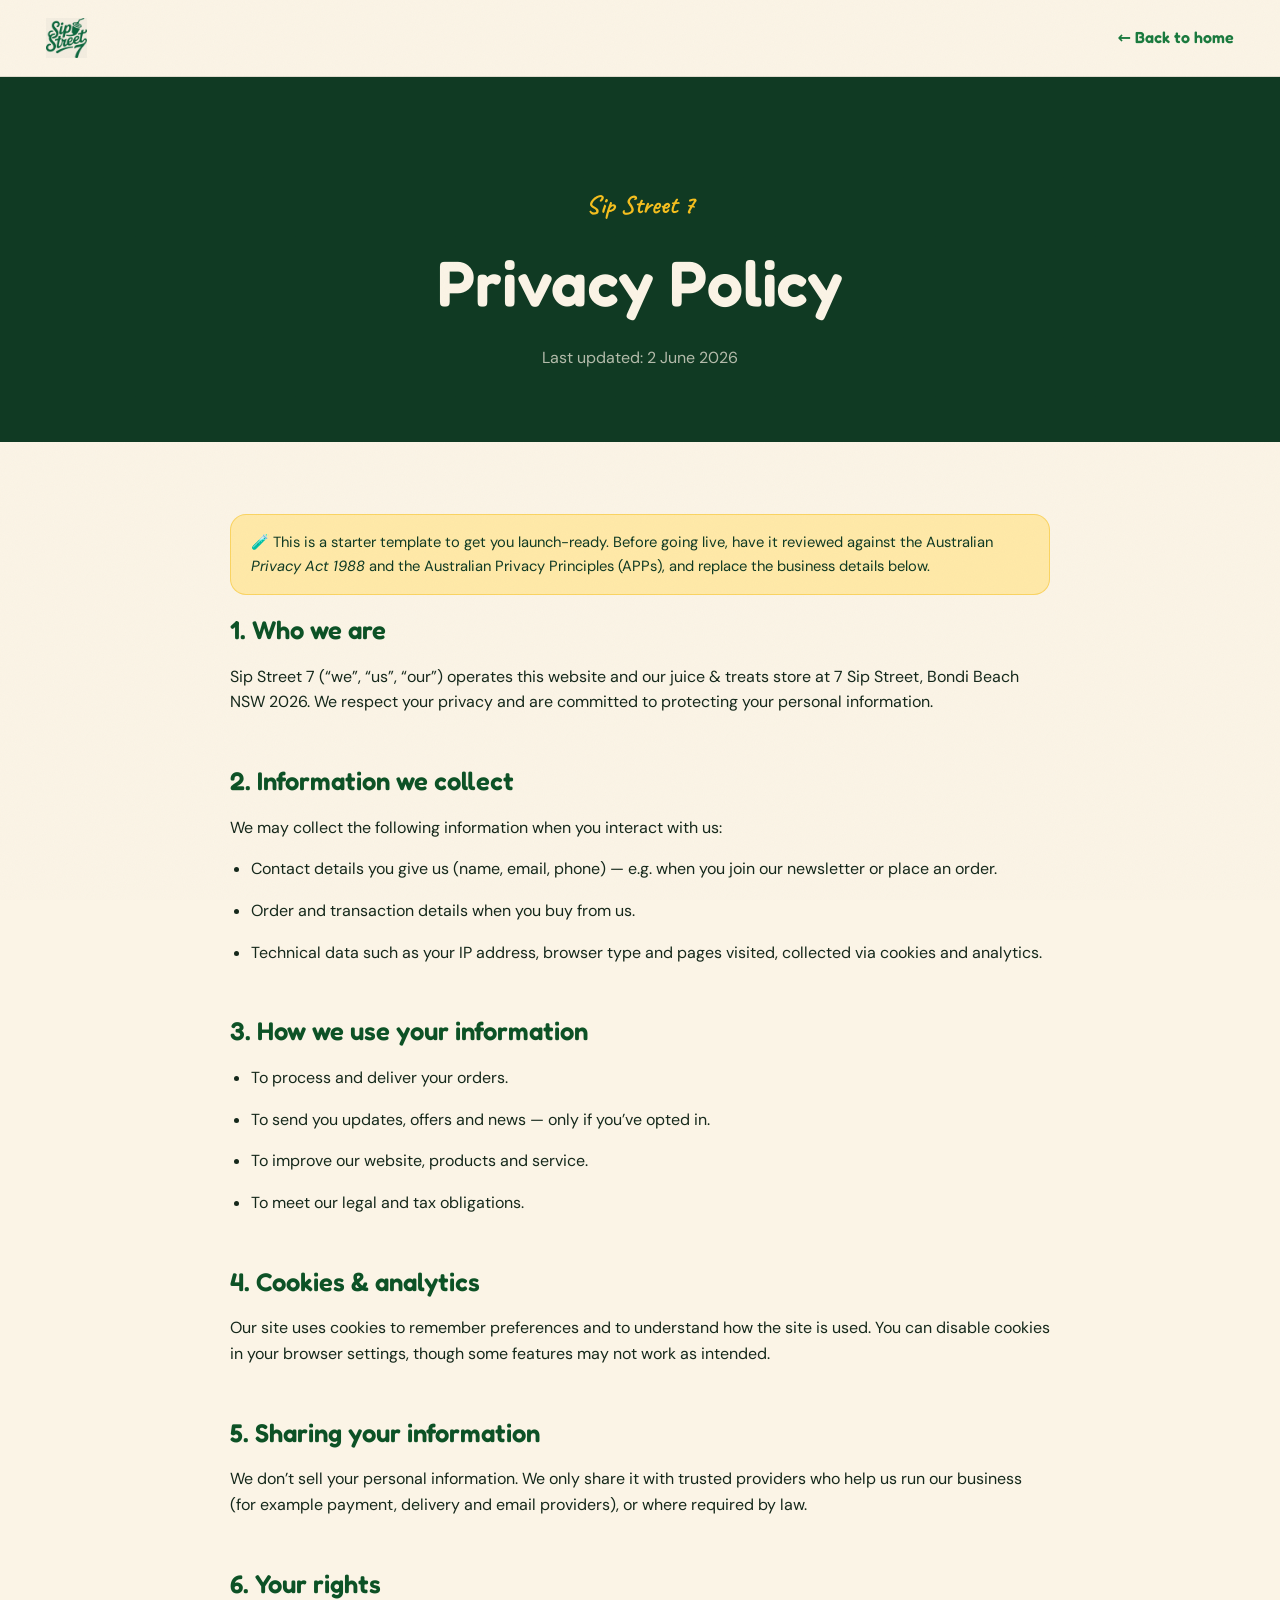
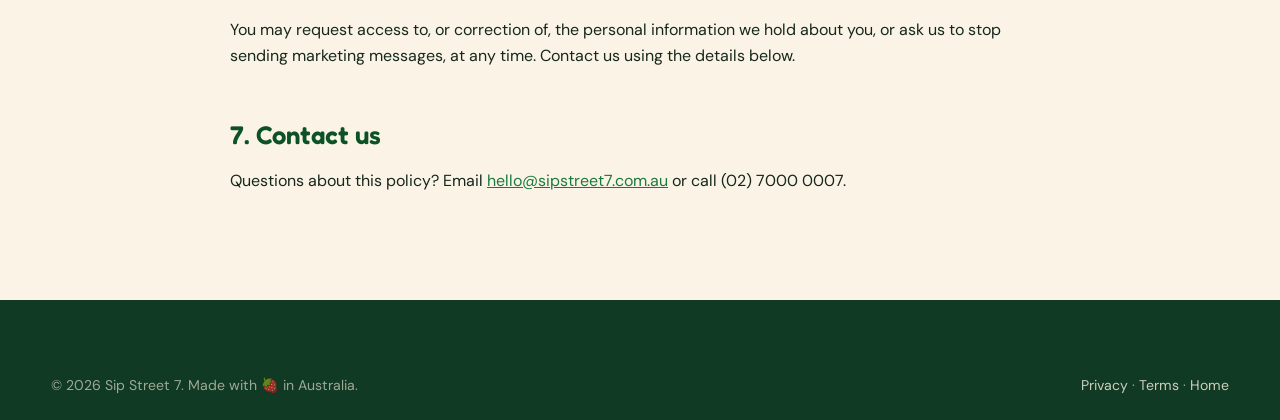
==== privacy.html @ 56c29844 "Initial commit: Sip Street 7 animated marketing site Fully animated, responsive single-page site for" ====
<!DOCTYPE html>
<html lang="en-AU">
<head>
<meta charset="UTF-8" />
<meta name="viewport" content="width=device-width, initial-scale=1.0" />
<title>Privacy Policy — Sip Street 7</title>
<meta name="description" content="Privacy Policy for Sip Street 7." />
<meta name="robots" content="noindex" />
<meta name="theme-color" content="#1a7a3e" />
<link rel="icon" type="image/svg+xml" href="assets/favicon.svg" />
<link rel="apple-touch-icon" href="assets/apple-touch-icon.png" />
<link rel="preconnect" href="https://fonts.googleapis.com" />
<link rel="preconnect" href="https://fonts.gstatic.com" crossorigin />
<link href="https://fonts.googleapis.com/css2?family=Fredoka:wght@400;500;600;700&family=Caveat:wght@600;700&family=DM+Sans:opsz,wght@9..40,400;9..40,500;9..40,600&display=swap" rel="stylesheet" />
<link rel="stylesheet" href="styles.css" />
</head>
<body>
<nav class="legal-nav">
  <a href="index.html" aria-label="Sip Street 7 home"><img src="assets/logo-wordmark.jpeg" alt="Sip Street 7" /></a>
  <a href="index.html" class="back">← Back to home</a>
</nav>

<header class="legal-hero">
  <div class="container">
    <span class="script">Sip Street 7</span>
    <h1>Privacy Policy</h1>
    <p class="updated">Last updated: 2 June 2026</p>
  </div>
</header>

<main class="legal">
  <div class="container">
    <p class="note">🧪 This is a starter template to get you launch-ready. Before going live, have it reviewed against the Australian <em>Privacy Act 1988</em> and the Australian Privacy Principles (APPs), and replace the business details below.</p>

    <h2>1. Who we are</h2>
    <p>Sip Street 7 (“we”, “us”, “our”) operates this website and our juice &amp; treats store at 7 Sip Street, Bondi Beach NSW 2026. We respect your privacy and are committed to protecting your personal information.</p>

    <h2>2. Information we collect</h2>
    <p>We may collect the following information when you interact with us:</p>
    <ul>
      <li>Contact details you give us (name, email, phone) — e.g. when you join our newsletter or place an order.</li>
      <li>Order and transaction details when you buy from us.</li>
      <li>Technical data such as your IP address, browser type and pages visited, collected via cookies and analytics.</li>
    </ul>

    <h2>3. How we use your information</h2>
    <ul>
      <li>To process and deliver your orders.</li>
      <li>To send you updates, offers and news — only if you’ve opted in.</li>
      <li>To improve our website, products and service.</li>
      <li>To meet our legal and tax obligations.</li>
    </ul>

    <h2>4. Cookies &amp; analytics</h2>
    <p>Our site uses cookies to remember preferences and to understand how the site is used. You can disable cookies in your browser settings, though some features may not work as intended.</p>

    <h2>5. Sharing your information</h2>
    <p>We don’t sell your personal information. We only share it with trusted providers who help us run our business (for example payment, delivery and email providers), or where required by law.</p>

    <h2>6. Your rights</h2>
    <p>You may request access to, or correction of, the personal information we hold about you, or ask us to stop sending marketing messages, at any time. Contact us using the details below.</p>

    <h2>7. Contact us</h2>
    <p>Questions about this policy? Email <a href="mailto:hello@sipstreet7.com.au">hello@sipstreet7.com.au</a> or call (02) 7000 0007.</p>
  </div>
</main>

<footer class="footer" style="padding-top:50px">
  <div class="container">
    <div class="footer__bottom" style="border-top:none">
      <span>© 2026 Sip Street 7. Made with 🍓 in Australia.</span>
      <span><a href="privacy.html">Privacy</a> · <a href="terms.html">Terms</a> · <a href="index.html">Home</a></span>
    </div>
  </div>
</footer>
</body>
</html>
---- styles.css ----
/* =========================================================
   SIP STREET 7  —  Fresh Aussie Street Treats
   Design system & styles
   Palette pulled straight from the brand logos:
   forest green · strawberry red · lemon yellow · warm cream
   ========================================================= */

:root{
  /* Brand */
  --green:        #1a7a3e;
  --green-deep:   #0d5226;
  --green-dark:   #103a23;   /* dark forest panel from the product shot */
  --green-soft:   #d8ecdc;
  --red:          #e23b2e;
  --red-deep:     #c22a1f;
  --yellow:       #f5bf1f;
  --yellow-soft:  #ffe9a8;
  --orange:       #f48a2b;

  /* Neutrals */
  --cream:        #fbf4e6;
  --cream-2:      #fdf9ef;
  --paper:        #fffdf8;
  --ink:          #15281b;
  --muted:        #5d6f60;
  --line:         rgba(21,40,27,.12);

  /* Type */
  --display: "Fredoka", system-ui, sans-serif;
  --script:  "Caveat", cursive;
  --body:    "DM Sans", system-ui, sans-serif;

  /* Motion */
  --ease: cubic-bezier(.22,1,.36,1);
  --ease-back: cubic-bezier(.34,1.56,.64,1);

  /* Spacing rhythm */
  --section-pad: clamp(72px, 11vh, 150px);
  --radius: 28px;
}

*,*::before,*::after{ box-sizing:border-box; margin:0; padding:0; }

html{ -webkit-text-size-adjust:100%; scroll-behavior:smooth; }
/* Lenis controls scroll when JS is on; this is the no-JS fallback */
html.lenis{ scroll-behavior:auto; }
.lenis.lenis-smooth{ scroll-behavior:auto; }
.lenis.lenis-stopped{ overflow:hidden; }

body{
  font-family:var(--body);
  background:var(--cream);
  color:var(--ink);
  line-height:1.6;
  overflow-x:hidden;
  -webkit-font-smoothing:antialiased;
  position:relative;
}

/* subtle film-grain texture for warmth/depth */
body::after{
  content:"";
  position:fixed; inset:0;
  pointer-events:none; z-index:9000;
  opacity:.035; mix-blend-mode:multiply;
  background-image:url("data:image/svg+xml,%3Csvg xmlns='http://www.w3.org/2000/svg' width='160' height='160'%3E%3Cfilter id='n'%3E%3CfeTurbulence type='fractalNoise' baseFrequency='.9' numOctaves='3'/%3E%3C/filter%3E%3Crect width='100%25' height='100%25' filter='url(%23n)'/%3E%3C/svg%3E");
}

img{ display:block; max-width:100%; }
a{ color:inherit; text-decoration:none; }
button{ font-family:inherit; cursor:pointer; border:none; background:none; }
ul{ list-style:none; }

::selection{ background:var(--yellow); color:var(--green-dark); }

/* Scrollbar */
::-webkit-scrollbar{ width:11px; }
::-webkit-scrollbar-track{ background:var(--cream); }
::-webkit-scrollbar-thumb{ background:var(--green); border-radius:20px; border:3px solid var(--cream); }

/* ---------- Accessibility ---------- */
.skip-link{
  position:fixed; top:-60px; left:16px; z-index:9999;
  background:var(--green); color:#fff; padding:.7em 1.2em; border-radius:0 0 14px 14px;
  font-family:var(--display); font-weight:600; transition:top .3s var(--ease);
}
.skip-link:focus{ top:0; outline:3px solid var(--yellow); }
:focus-visible{ outline:3px solid var(--green); outline-offset:3px; border-radius:4px; }
.nav__links a:focus-visible, .btn:focus-visible{ outline-color:var(--yellow); }

/* ---------- Layout helpers ---------- */
.container{ width:min(1240px, 92vw); margin-inline:auto; }
section{ position:relative; }

.eyebrow{
  display:inline-flex; align-items:center; gap:.55em;
  font-family:var(--display); font-weight:600;
  font-size:.82rem; letter-spacing:.22em; text-transform:uppercase;
  color:var(--green);
}
.eyebrow::before{
  content:""; width:26px; height:2px; background:var(--red); border-radius:2px;
}
.eyebrow.center::before{ display:none; }

.section-head{ max-width:680px; }
.section-head h2{
  font-family:var(--display); font-weight:600;
  font-size:clamp(2.1rem, 5vw, 3.7rem);
  line-height:1.04; letter-spacing:-.02em; margin:.35em 0 .4em;
}
.section-head p{ color:var(--muted); font-size:1.08rem; max-width:52ch; }
.script{ font-family:var(--script); color:var(--red); font-weight:700; }

/* ---------- Buttons ---------- */
.btn{
  --bg:var(--green); --fg:#fff;
  display:inline-flex; align-items:center; gap:.6em;
  padding:.95em 1.6em; border-radius:100px;
  font-family:var(--display); font-weight:600; font-size:1rem;
  background:var(--bg); color:var(--fg);
  position:relative; overflow:hidden; isolation:isolate;
  transition:transform .4s var(--ease-back), box-shadow .4s var(--ease);
  box-shadow:0 10px 22px -10px rgba(13,82,38,.6);
  will-change:transform;
}
.btn span{ position:relative; z-index:2; display:inline-flex; align-items:center; gap:.5em; }
.btn::before{
  content:""; position:absolute; inset:0; z-index:1;
  background:var(--green-deep); transform:translateY(101%);
  transition:transform .45s var(--ease); border-radius:inherit;
}
.btn:hover{ transform:translateY(-3px); box-shadow:0 18px 30px -12px rgba(13,82,38,.65); }
.btn:hover::before{ transform:translateY(0); }
.btn:active{ transform:translateY(0) scale(.98); }
.btn .arrow{ transition:transform .4s var(--ease); }
.btn:hover .arrow{ transform:translate(4px,-4px); }

.btn.red{ --bg:var(--red); box-shadow:0 10px 22px -10px rgba(194,42,31,.6); }
.btn.red::before{ background:var(--red-deep); }
.btn.ghost{
  --bg:transparent; --fg:var(--ink);
  border:2px solid rgba(21,40,27,.22); box-shadow:none;
}
.btn.ghost::before{ background:var(--ink); }
.btn.ghost:hover{ --fg:var(--cream); color:var(--cream); border-color:var(--ink); }
.btn.yellow{ --bg:var(--yellow); --fg:var(--green-dark); box-shadow:0 10px 22px -10px rgba(245,191,31,.7); }
.btn.yellow::before{ background:#e7a800; }

/* ---------- Custom cursor ---------- */
.cursor-dot,.cursor-ring{
  position:fixed; top:0; left:0; z-index:9999; pointer-events:none;
  border-radius:50%; mix-blend-mode:multiply;
  translate:-50% -50%;
}
.cursor-dot{ width:8px; height:8px; background:var(--red); transition:scale .25s var(--ease); }
.cursor-ring{
  width:42px; height:42px; border:2px solid var(--green);
  transition:width .3s var(--ease), height .3s var(--ease), background .3s var(--ease);
}
.cursor-ring.grow{ width:74px; height:74px; background:rgba(26,122,62,.12); }
@media (hover:none),(pointer:coarse){ .cursor-dot,.cursor-ring{ display:none; } }

/* ---------- Loader ---------- */
.loader{
  position:fixed; inset:0; z-index:9500;
  background:var(--green-dark);
  display:grid; place-items:center;
  transition:opacity .6s var(--ease), visibility .6s;
}
.loader.done{ opacity:0; visibility:hidden; }
.loader__inner{ text-align:center; color:var(--cream); }
.loader__cup{ font-size:64px; animation:bob 1s ease-in-out infinite; }
.loader__txt{
  font-family:var(--script); font-size:2rem; margin-top:.2em; color:var(--yellow);
}
.loader__bar{
  width:200px; height:5px; background:rgba(255,255,255,.18);
  border-radius:10px; margin:18px auto 0; overflow:hidden;
}
.loader__bar i{ display:block; height:100%; width:0; background:var(--yellow); border-radius:10px; }
@keyframes bob{ 50%{ transform:translateY(-12px) rotate(-6deg); } }

/* =========================================================
   NAV
   ========================================================= */
.nav{
  position:fixed; top:0; left:0; right:0; z-index:1000;
  display:flex; align-items:center; justify-content:space-between;
  padding:18px clamp(16px,4vw,46px);
  transition:background .4s var(--ease), padding .4s var(--ease), box-shadow .4s var(--ease);
}
.nav.scrolled{
  background:rgba(251,244,230,.82);
  backdrop-filter:blur(14px) saturate(1.2);
  padding-block:11px;
  box-shadow:0 8px 30px -18px rgba(13,82,38,.5);
}
.nav__logo{ display:flex; align-items:center; gap:.55em; }
.nav__logo img{
  height:42px; width:auto; mix-blend-mode:multiply;
  transition:height .4s var(--ease);
}
.nav.scrolled .nav__logo img{ height:36px; }
.nav__links{
  display:flex; gap:6px; align-items:center;
  background:rgba(255,255,255,.55); border:1px solid var(--line);
  padding:6px; border-radius:100px; backdrop-filter:blur(6px);
}
.nav__links a{
  font-family:var(--display); font-weight:500; font-size:.96rem;
  padding:.5em 1.05em; border-radius:100px; position:relative;
  transition:color .3s var(--ease);
}
.nav__links a::before{
  content:""; position:absolute; inset:0; background:var(--green);
  border-radius:100px; transform:scale(.4); opacity:0;
  transition:transform .35s var(--ease-back), opacity .3s var(--ease); z-index:-1;
}
.nav__links a:hover{ color:#fff; }
.nav__links a:hover::before{ transform:scale(1); opacity:1; }
.nav__cta{ display:flex; align-items:center; gap:14px; }
.nav__burger{
  display:none; width:46px; height:46px; border-radius:50%;
  background:var(--green); position:relative;
}
.nav__burger span{
  position:absolute; left:50%; top:50%; translate:-50% -50%;
  width:20px; height:2px; background:#fff; border-radius:2px;
  transition:.35s var(--ease);
}
.nav__burger span:nth-child(1){ transform:translateY(-6px); }
.nav__burger span:nth-child(3){ transform:translateY(6px); }
.nav.open .nav__burger span:nth-child(1){ transform:rotate(45deg); }
.nav.open .nav__burger span:nth-child(2){ opacity:0; }
.nav.open .nav__burger span:nth-child(3){ transform:rotate(-45deg); }

/* Mobile drawer */
.drawer{
  position:fixed; inset:0; z-index:999;
  background:var(--green-dark); color:var(--cream);
  display:flex; flex-direction:column; justify-content:center; align-items:center; gap:8px;
  clip-path:circle(0% at calc(100% - 46px) 40px);
  transition:clip-path .6s var(--ease);
  pointer-events:none;
}
.nav.open ~ .drawer{ clip-path:circle(150% at calc(100% - 46px) 40px); pointer-events:auto; }
.drawer a{
  font-family:var(--display); font-weight:600; font-size:2rem;
  opacity:0; transform:translateY(20px); transition:.5s var(--ease);
}
.nav.open ~ .drawer a{ opacity:1; transform:none; }
.nav.open ~ .drawer a:nth-child(1){ transition-delay:.15s; }
.nav.open ~ .drawer a:nth-child(2){ transition-delay:.22s; }
.nav.open ~ .drawer a:nth-child(3){ transition-delay:.29s; }
.nav.open ~ .drawer a:nth-child(4){ transition-delay:.36s; }
.nav.open ~ .drawer a:nth-child(5){ transition-delay:.43s; }
.drawer .script{ color:var(--yellow); font-size:2.6rem; margin-bottom:.2em; }

/* =========================================================
   HERO
   ========================================================= */
.hero{
  min-height:100svh; padding-top:130px; padding-bottom:60px;
  display:flex; align-items:center; position:relative; overflow:hidden;
}
/* soft colour blobs */
.blob{ position:absolute; border-radius:50%; filter:blur(60px); opacity:.55; z-index:0; }
.blob.b1{ width:520px; height:520px; background:var(--green-soft); top:-120px; left:-120px; }
.blob.b2{ width:440px; height:440px; background:var(--yellow-soft); bottom:-160px; right:-80px; opacity:.6; }
.blob.b3{ width:300px; height:300px; background:#ffd5cf; top:40%; right:30%; opacity:.4; }

.hero__grid{
  position:relative; z-index:2;
  display:grid; grid-template-columns:1.05fr .95fr; gap:40px; align-items:center; width:100%;
}
.hero__est{
  display:inline-flex; align-items:center; gap:.7em;
  font-family:var(--display); font-weight:500; font-size:.8rem;
  letter-spacing:.16em; text-transform:uppercase; color:var(--green-deep);
  background:rgba(255,255,255,.6); border:1px solid var(--line);
  padding:.5em 1em; border-radius:100px; margin-bottom:26px;
}
.hero__est b{ color:var(--red); }
.hero h1{
  font-family:var(--display); font-weight:600;
  font-size:clamp(2.9rem, 7.2vw, 6.4rem);
  line-height:.96; letter-spacing:-.03em;
}
.hero h1 .l{ display:block; overflow:hidden; }
.hero h1 .l > span{ display:block; }
.hero h1 .treat{ color:var(--green); }
.hero h1 .starts{ position:relative; }
.hero h1 em{
  font-family:var(--script); font-style:normal; color:var(--red);
  font-size:1.08em; font-weight:700;
}
.hero__sub{
  margin:26px 0 34px; font-size:1.15rem; color:var(--muted); max-width:46ch;
}
.hero__cta{ display:flex; gap:14px; flex-wrap:wrap; align-items:center; }
.hero__rating{ display:flex; align-items:center; gap:12px; margin-top:30px; }
.hero__rating .stars{ color:var(--yellow); font-size:1.1rem; letter-spacing:2px; }
.hero__rating small{ color:var(--muted); font-size:.9rem; }
.hero__rating b{ color:var(--ink); }

/* hero visual */
.hero__visual{ position:relative; aspect-ratio:1/1.08; }
.hero__product{
  position:absolute; inset:0; z-index:3;
  border-radius:40px; overflow:hidden;
  box-shadow:0 50px 90px -40px rgba(13,82,38,.6);
  transform:rotate(2deg);
}
.hero__product img{ width:100%; height:100%; object-fit:cover; }
.hero__badge{
  position:absolute; z-index:5; bottom:6%; left:-7%;
  width:128px; height:128px; border-radius:50%;
  background:var(--yellow); color:var(--green-dark);
  display:grid; place-items:center; text-align:center;
  font-family:var(--display); font-weight:600; line-height:1.05;
  box-shadow:0 20px 40px -16px rgba(245,191,31,.8);
  animation:spin 18s linear infinite;
}
.hero__badge span{ font-size:.78rem; }
.hero__badge b{ display:block; font-size:1.5rem; }
@keyframes spin{ to{ transform:rotate(360deg); } }

.hero__mascot{
  position:absolute; z-index:6; right:-6%; top:-7%;
  width:140px; mix-blend-mode:multiply;
  animation:bob 2.6s ease-in-out infinite;
}

/* floating fruit */
.fruit{
  position:absolute; z-index:4; font-size:2.4rem;
  filter:drop-shadow(0 10px 14px rgba(0,0,0,.18));
  will-change:transform;
}
.fruit.f1{ top:4%;  left:-4%;  font-size:3rem; }
.fruit.f2{ top:64%; left:-9%; }
.fruit.f3{ bottom:-3%; right:18%; font-size:2.8rem; }
.fruit.f4{ top:-3%; right:34%; }
@keyframes floaty{ 50%{ transform:translateY(-18px) rotate(8deg); } }

.scroll-cue{
  position:absolute; left:50%; bottom:26px; translate:-50% 0; z-index:5;
  display:flex; flex-direction:column; align-items:center; gap:8px;
  font-family:var(--display); font-size:.72rem; letter-spacing:.2em;
  text-transform:uppercase; color:var(--muted);
}
.scroll-cue .mouse{
  width:24px; height:38px; border:2px solid var(--green); border-radius:14px; position:relative;
}
.scroll-cue .mouse::before{
  content:""; position:absolute; left:50%; top:7px; translate:-50% 0;
  width:4px; height:8px; background:var(--green); border-radius:4px;
  animation:wheel 1.5s ease-in-out infinite;
}
@keyframes wheel{ 50%{ transform:translate(-50%,10px); opacity:.3; } }

/* =========================================================
   MARQUEE
   ========================================================= */
.marquee{
  background:var(--green); color:var(--cream);
  padding:18px 0; overflow:hidden; white-space:nowrap;
  border-block:3px solid var(--green-deep);
  transform:rotate(-1.4deg) scale(1.04);
  margin-block:40px;
}
.marquee__track{ display:inline-flex; gap:0; animation:scroll-x 26s linear infinite; }
.marquee:hover .marquee__track{ animation-play-state:paused; }
.marquee span{
  font-family:var(--display); font-weight:600; font-size:1.5rem;
  letter-spacing:.01em; padding-inline:26px; display:inline-flex; align-items:center; gap:26px;
}
.marquee span::after{ content:"✦"; color:var(--yellow); font-size:1rem; }
@keyframes scroll-x{ to{ transform:translateX(-50%); } }

/* =========================================================
   ABOUT
   ========================================================= */
.about{ padding-block:var(--section-pad); }
.about__grid{ display:grid; grid-template-columns:.95fr 1.05fr; gap:clamp(30px,5vw,72px); align-items:center; }
.about__media{ position:relative; }
.about__media .img-main{
  border-radius:var(--radius); overflow:hidden; aspect-ratio:4/4.4;
  box-shadow:0 40px 70px -36px rgba(13,82,38,.5);
}
.about__media .img-main img{ width:100%; height:100%; object-fit:cover; }
.about__media .img-float{
  position:absolute; bottom:-34px; right:-22px; width:46%;
  border-radius:22px; overflow:hidden; border:6px solid var(--cream);
  box-shadow:0 30px 50px -26px rgba(0,0,0,.4); aspect-ratio:1/1;
}
.about__media .img-float img{ width:100%; height:100%; object-fit:cover; }
.about__media .leaf{
  position:absolute; top:-26px; left:-26px; font-size:3rem; rotate:-18deg;
}
.about p.lead{ font-size:1.18rem; color:var(--ink); margin:.4em 0 1em; font-weight:500; }
.about p{ color:var(--muted); margin-bottom:1em; }
.stats{ display:flex; gap:14px; margin-top:30px; flex-wrap:wrap; }
.stat{
  flex:1; min-width:130px; padding:20px 22px; border-radius:20px;
  background:var(--paper); border:1px solid var(--line);
}
.stat b{ font-family:var(--display); font-weight:600; font-size:2.2rem; color:var(--green); line-height:1; }
.stat span{ display:block; font-size:.86rem; color:var(--muted); margin-top:6px; }

/* =========================================================
   MENU
   ========================================================= */
.menu{ padding-block:var(--section-pad); }
.menu__top{ display:flex; justify-content:space-between; align-items:flex-end; gap:30px; flex-wrap:wrap; margin-bottom:54px; }
.menu__grid{
  display:grid; grid-template-columns:repeat(3,1fr); gap:26px;
}
.card{
  position:relative; background:var(--paper); border-radius:var(--radius);
  overflow:hidden; border:1px solid var(--line);
  transition:transform .5s var(--ease), box-shadow .5s var(--ease);
  will-change:transform;
}
.card:hover{ transform:translateY(-10px); box-shadow:0 40px 60px -34px rgba(13,82,38,.55); }
.card__img{ position:relative; aspect-ratio:4/3.3; overflow:hidden; }
.card__img img{ width:100%; height:100%; object-fit:cover; transition:transform .8s var(--ease), filter .6s var(--ease); }
.card:hover .card__img img{ transform:scale(1.09); }
.card__tag{
  position:absolute; top:14px; left:14px; z-index:2;
  font-family:var(--display); font-weight:600; font-size:.74rem;
  letter-spacing:.06em; text-transform:uppercase;
  padding:.45em .9em; border-radius:100px;
  background:var(--cream); color:var(--green-deep);
  box-shadow:0 6px 14px -8px rgba(0,0,0,.3);
}
.card__tag.veg{ background:var(--green); color:#fff; }
.card__tag.cold{ background:#cfe9ff; color:#0a5a8a; }
.card__tag.sweet{ background:var(--red); color:#fff; }
.card__body{ padding:22px 24px 26px; }
.card__body h3{
  font-family:var(--display); font-weight:600; font-size:1.5rem;
  display:flex; justify-content:space-between; align-items:baseline; gap:10px;
}
.card__price{ color:var(--red); font-size:1.2rem; white-space:nowrap; }
.card__body p{ color:var(--muted); font-size:.96rem; margin-top:8px; }
.card__order{
  margin-top:18px; display:inline-flex; align-items:center; gap:.5em;
  font-family:var(--display); font-weight:600; color:var(--green); font-size:.95rem;
}
.card__order .arrow{ transition:transform .35s var(--ease); }
.card:hover .card__order .arrow{ transform:translateX(5px); }

/* =========================================================
   SPOTLIGHT  (featured product, dark panel)
   ========================================================= */
.spotlight{
  background:var(--green-dark); color:var(--cream);
  padding-block:clamp(80px,12vh,160px); overflow:hidden; position:relative;
}
.spotlight::before{
  content:""; position:absolute; inset:0; opacity:.08; z-index:0;
  background:url("assets/img/pattern-oranges.jpg") center/420px; mix-blend-mode:screen;
}
.spotlight__grid{ position:relative; z-index:2; display:grid; grid-template-columns:1fr 1fr; gap:60px; align-items:center; }
.spotlight__img{
  border-radius:var(--radius); overflow:hidden; aspect-ratio:4/5;
  box-shadow:0 50px 90px -40px rgba(0,0,0,.7); transform:rotate(-2deg);
}
.spotlight__img img{ width:100%; height:100%; object-fit:cover; }
.spotlight .eyebrow{ color:var(--yellow); }
.spotlight .eyebrow::before{ background:var(--yellow); }
.spotlight h2{
  font-family:var(--display); font-weight:600;
  font-size:clamp(2.4rem,5.6vw,4.6rem); line-height:1; letter-spacing:-.02em; margin:.3em 0;
}
.spotlight h2 .made{ color:var(--yellow); }
.spotlight h2 .cold{ color:#9fe3ff; }
.spotlight p{ color:rgba(251,244,230,.78); font-size:1.12rem; max-width:46ch; margin-bottom:30px; }
.spotlight__list{ display:flex; flex-direction:column; gap:14px; margin-bottom:34px; }
.spotlight__list li{ display:flex; align-items:center; gap:12px; font-size:1.04rem; }
.spotlight__list .dot{
  width:30px; height:30px; border-radius:50%; background:rgba(255,255,255,.1);
  display:grid; place-items:center; color:var(--yellow); flex:0 0 auto;
}

/* =========================================================
   VALUES
   ========================================================= */
.values{ padding-block:var(--section-pad); }
.values__grid{ display:grid; grid-template-columns:repeat(4,1fr); gap:22px; margin-top:50px; }
.value{
  padding:34px 26px; border-radius:24px; background:var(--paper);
  border:1px solid var(--line); transition:transform .45s var(--ease), background .45s var(--ease);
}
.value:hover{ transform:translateY(-8px); background:var(--green); color:var(--cream); }
.value:hover p{ color:rgba(251,244,230,.8); }
.value:hover .value__ico{ background:rgba(255,255,255,.15); }
.value__ico{
  width:64px; height:64px; border-radius:20px; display:grid; place-items:center;
  font-size:1.9rem; background:var(--green-soft); margin-bottom:20px;
  transition:background .45s var(--ease);
}
.value h3{ font-family:var(--display); font-weight:600; font-size:1.3rem; margin-bottom:8px; }
.value p{ color:var(--muted); font-size:.95rem; transition:color .45s var(--ease); }

/* =========================================================
   TESTIMONIALS
   ========================================================= */
.reviews{ padding-block:var(--section-pad); background:var(--cream-2); }
.reviews__grid{ display:grid; grid-template-columns:repeat(3,1fr); gap:24px; margin-top:50px; }
.review{
  background:var(--paper); border:1px solid var(--line); border-radius:24px; padding:30px 28px;
  position:relative;
}
.review .stars{ color:var(--yellow); letter-spacing:2px; margin-bottom:14px; }
.review p{ font-size:1.05rem; margin-bottom:22px; }
.review__who{ display:flex; align-items:center; gap:12px; }
.review__ava{
  width:46px; height:46px; border-radius:50%; flex:0 0 auto;
  display:grid; place-items:center; font-family:var(--display); font-weight:600; color:#fff;
}
.review__who b{ font-family:var(--display); }
.review__who span{ display:block; font-size:.84rem; color:var(--muted); }
.review .quote{ position:absolute; top:18px; right:24px; font-family:var(--script); font-size:4rem; color:var(--green-soft); line-height:1; }

/* =========================================================
   GALLERY  (insta-style)
   ========================================================= */
.gallery{ padding-block:var(--section-pad); }
.gallery__head{ text-align:center; display:flex; flex-direction:column; align-items:center; margin-bottom:46px; }
.gallery__grid{
  display:grid; grid-template-columns:repeat(4,1fr); grid-auto-rows:1fr; gap:14px;
}
.gallery__grid a{
  position:relative; overflow:hidden; border-radius:20px; aspect-ratio:1/1; display:block;
}
.gallery__grid a.tall{ grid-row:span 2; aspect-ratio:auto; }
.gallery__grid img{ width:100%; height:100%; object-fit:cover; transition:transform .8s var(--ease); }
.gallery__grid a:hover img{ transform:scale(1.08); }
.gallery__grid a::after{
  content:"\1F4F7"; position:absolute; inset:0; display:grid; place-items:center;
  background:rgba(13,58,35,.55); color:#fff; font-size:1.6rem; opacity:0; transition:opacity .4s var(--ease);
}
.gallery__grid a:hover::after{ opacity:1; }

/* =========================================================
   VISIT
   ========================================================= */
.visit{ padding-block:var(--section-pad); }
.visit__grid{ display:grid; grid-template-columns:1fr 1fr; gap:46px; align-items:stretch; }
.visit__card{
  background:var(--green-dark); color:var(--cream); border-radius:var(--radius);
  padding:clamp(34px,4vw,54px); position:relative; overflow:hidden;
}
.visit__card .leaf{ position:absolute; right:-20px; bottom:-20px; font-size:8rem; opacity:.12; }
.visit__card h2{ font-family:var(--display); font-weight:600; font-size:clamp(2rem,4vw,3rem); line-height:1.02; margin-bottom:26px; }
.visit__row{ display:flex; gap:14px; padding:18px 0; border-top:1px solid rgba(255,255,255,.14); }
.visit__row:first-of-type{ border-top:none; }
.visit__row .ico{ font-size:1.4rem; flex:0 0 auto; }
.visit__row b{ font-family:var(--display); display:block; margin-bottom:2px; }
.visit__row span{ color:rgba(251,244,230,.74); font-size:.96rem; }
.visit__hours{ margin-top:26px; }
.visit__map{
  border-radius:var(--radius); overflow:hidden; min-height:380px; position:relative;
  background:linear-gradient(135deg, var(--green-soft), var(--yellow-soft));
}
.visit__map iframe{ width:100%; height:100%; min-height:380px; border:0; display:block; filter:saturate(1.05); }
.visit__map .pin{ font-size:3.4rem; animation:bob 2s ease-in-out infinite; }
.visit__map .pin-label{ font-family:var(--display); font-weight:600; color:var(--green-deep); margin-top:10px; font-size:1.2rem; }
.visit__map small{ color:var(--green-deep); opacity:.8; }
.visit__map .grid-lines{ position:absolute; inset:0; opacity:.4;
  background-image:linear-gradient(var(--line) 1px,transparent 1px),linear-gradient(90deg,var(--line) 1px,transparent 1px);
  background-size:40px 40px; }

/* =========================================================
   NEWSLETTER
   ========================================================= */
.newsletter{ padding-block:clamp(50px,7vh,90px); }
.newsletter__inner{
  background:var(--red); color:#fff; border-radius:var(--radius);
  padding:clamp(40px,5vw,70px); text-align:center; position:relative; overflow:hidden;
}
.newsletter__inner::before,.newsletter__inner::after{
  content:"🍓"; position:absolute; font-size:7rem; opacity:.18;
}
.newsletter__inner::before{ top:-20px; left:-10px; rotate:-20deg; }
.newsletter__inner::after{ content:"🍋"; bottom:-26px; right:-6px; rotate:18deg; }
.newsletter h2{ font-family:var(--display); font-weight:600; font-size:clamp(1.9rem,4vw,3rem); position:relative; }
.newsletter p{ max-width:46ch; margin:12px auto 28px; opacity:.92; position:relative; }
.newsletter form{ display:flex; gap:10px; max-width:480px; margin-inline:auto; position:relative; flex-wrap:wrap; justify-content:center; }
.newsletter input{
  flex:1; min-width:220px; padding:1em 1.3em; border-radius:100px; border:none;
  font-family:var(--body); font-size:1rem; background:#fff; color:var(--ink);
}
.newsletter input:focus{ outline:3px solid var(--yellow); }

/* =========================================================
   FOOTER
   ========================================================= */
.footer{ background:var(--green-dark); color:var(--cream); padding-top:clamp(60px,8vh,100px); }
.footer__grid{ display:grid; grid-template-columns:1.5fr 1fr 1fr 1fr; gap:40px; padding-bottom:50px; }
.footer__brand img{ width:120px; mix-blend-mode:lighten; margin-bottom:18px; }
.footer__brand .script{ color:var(--yellow); font-size:1.9rem; display:block; margin-bottom:10px; }
.footer__brand p{ color:rgba(251,244,230,.7); max-width:34ch; font-size:.96rem; }
.footer h4{ font-family:var(--display); font-weight:600; font-size:1.05rem; margin-bottom:18px; color:var(--yellow); }
.footer ul li{ margin-bottom:11px; }
.footer ul a{ color:rgba(251,244,230,.74); transition:color .3s var(--ease), padding-left .3s var(--ease); }
.footer ul a:hover{ color:#fff; padding-left:6px; }
.socials{ display:flex; gap:12px; }
.socials a{
  width:44px; height:44px; border-radius:50%; display:grid; place-items:center;
  background:rgba(255,255,255,.1); transition:background .35s var(--ease), transform .35s var(--ease-back);
}
.socials a:hover{ background:var(--yellow); color:var(--green-dark); transform:translateY(-4px); }
.footer__bottom{
  border-top:1px solid rgba(255,255,255,.14); padding:24px 0;
  display:flex; justify-content:space-between; gap:14px; flex-wrap:wrap;
  font-size:.88rem; color:rgba(251,244,230,.6);
}
.footer__bottom a{ color:rgba(251,244,230,.8); }

/* =========================================================
   REVEAL ANIMATIONS  (driven by JS / IntersectionObserver)
   ========================================================= */
.js [data-reveal]{ opacity:0; transform:translateY(34px); transition:opacity .9s var(--ease), transform .9s var(--ease); }
.js [data-reveal="left"]{ transform:translateX(-44px); }
.js [data-reveal="right"]{ transform:translateX(44px); }
.js [data-reveal="zoom"]{ transform:scale(.9); }
.js [data-reveal].in{ opacity:1; transform:none; }
[data-delay="1"]{ transition-delay:.08s; }
[data-delay="2"]{ transition-delay:.16s; }
[data-delay="3"]{ transition-delay:.24s; }
[data-delay="4"]{ transition-delay:.32s; }
[data-delay="5"]{ transition-delay:.4s; }

/* split-line hero reveal */
.js .hero h1 .l > span{ transform:translateY(110%); transition:transform 1s var(--ease); }
.js .hero.in h1 .l > span{ transform:translateY(0); }
.js .hero.in h1 .l:nth-child(2) > span{ transition-delay:.1s; }
.js .hero.in h1 .l:nth-child(3) > span{ transition-delay:.2s; }
.js .hero [data-hero]{ opacity:0; transform:translateY(26px); transition:opacity .9s var(--ease) .3s, transform .9s var(--ease) .3s; }
.js .hero.in [data-hero]{ opacity:1; transform:none; }
.js .hero [data-hero="2"]{ transition-delay:.42s; }
.js .hero [data-hero="3"]{ transition-delay:.54s; }
.js .hero [data-hero="visual"]{ transition:opacity 1.1s var(--ease) .25s, transform 1.1s var(--ease) .25s; transform:translateY(40px) scale(.96); }
.js .hero.in [data-hero="visual"]{ transform:none; }

/* =========================================================
   RESPONSIVE
   ========================================================= */
@media (max-width:1080px){
  .menu__grid{ grid-template-columns:repeat(2,1fr); }
  .values__grid{ grid-template-columns:repeat(2,1fr); }
  .footer__grid{ grid-template-columns:1fr 1fr; }
}
@media (max-width:880px){
  .nav__links{ display:none; }
  .nav__cta .btn{ display:none; }
  .nav__burger{ display:block; }
  .hero__grid{ grid-template-columns:1fr; gap:50px; }
  .hero__visual{ max-width:440px; margin-inline:auto; width:100%; }
  .about__grid{ grid-template-columns:1fr; gap:60px; }
  .about__media{ max-width:460px; }
  .spotlight__grid{ grid-template-columns:1fr; gap:40px; }
  .reviews__grid{ grid-template-columns:1fr; }
  .gallery__grid{ grid-template-columns:repeat(2,1fr); }
  .visit__grid{ grid-template-columns:1fr; }
}
@media (max-width:560px){
  :root{ --radius:22px; }
  .menu__grid{ grid-template-columns:1fr; }
  .values__grid{ grid-template-columns:1fr; }
  .footer__grid{ grid-template-columns:1fr; }
  .stats{ flex-direction:column; }
  .marquee span{ font-size:1.2rem; }
  .hero__mascot{ width:96px; }
  .hero__badge{ width:100px; height:100px; }
}

/* =========================================================
   LEGAL PAGES (privacy / terms)
   ========================================================= */
.legal-nav{
  display:flex; align-items:center; justify-content:space-between;
  padding:18px clamp(16px,4vw,46px); position:sticky; top:0; z-index:100;
  background:rgba(251,244,230,.9); backdrop-filter:blur(12px); border-bottom:1px solid var(--line);
}
.legal-nav img{ height:40px; mix-blend-mode:multiply; }
.legal-nav a.back{ font-family:var(--display); font-weight:600; color:var(--green); }
.legal-hero{
  background:var(--green-dark); color:var(--cream);
  padding:clamp(70px,12vh,130px) 0 clamp(50px,8vh,80px); text-align:center;
}
.legal-hero .script{ color:var(--yellow); font-size:1.6rem; }
.legal-hero h1{ font-family:var(--display); font-weight:600; font-size:clamp(2.4rem,6vw,4rem); margin-top:.1em; }
.legal-hero p{ color:rgba(251,244,230,.7); margin-top:10px; }
.legal{ padding:clamp(50px,8vh,90px) 0 clamp(60px,10vh,110px); }
.legal .container{ width:min(820px,92vw); }
.legal h2{ font-family:var(--display); font-weight:600; font-size:1.6rem; color:var(--green-deep); margin:1.8em 0 .5em; }
.legal h2:first-of-type{ margin-top:0; }
.legal p, .legal li{ color:var(--ink); margin-bottom:1em; }
.legal ul{ list-style:disc; padding-left:1.3em; margin-bottom:1em; }
.legal a{ color:var(--green); text-decoration:underline; }
.legal .note{
  background:var(--yellow-soft); border:1px solid rgba(245,191,31,.5);
  padding:16px 20px; border-radius:16px; font-size:.92rem; color:var(--green-dark);
}
.legal .updated{ color:var(--muted); font-size:.92rem; }

/* =========================================================
   ORDER MODAL
   ========================================================= */
.order{
  position:fixed; inset:0; z-index:8000;
  display:grid; place-items:center; padding:20px;
  visibility:hidden; opacity:0; transition:opacity .35s var(--ease), visibility .35s;
}
.order.open{ visibility:visible; opacity:1; }
.order__backdrop{ position:absolute; inset:0; background:rgba(13,58,35,.55); backdrop-filter:blur(6px); }
.order__panel{
  position:relative; z-index:2; width:min(540px,100%);
  background:var(--cream-2); border-radius:var(--radius);
  padding:clamp(28px,4vw,44px); text-align:center;
  box-shadow:0 50px 90px -30px rgba(0,0,0,.5);
  transform:translateY(24px) scale(.96); opacity:0;
  transition:transform .45s var(--ease-back), opacity .4s var(--ease);
}
.order.open .order__panel{ transform:none; opacity:1; }
.order__x{
  position:absolute; top:16px; right:18px; width:40px; height:40px; border-radius:50%;
  background:rgba(21,40,27,.08); color:var(--ink); font-size:1.5rem; line-height:1;
  transition:background .3s var(--ease), transform .3s var(--ease);
}
.order__x:hover{ background:var(--red); color:#fff; transform:rotate(90deg); }
.order__panel h3{ font-family:var(--display); font-weight:600; font-size:1.9rem; margin:.3em 0 .2em; }
.order__sub{ color:var(--muted); margin-bottom:26px; }
.order__opts{ display:grid; gap:12px; }
.order__opt{
  display:flex; align-items:center; gap:16px; text-align:left;
  padding:16px 20px; border-radius:18px; background:var(--paper);
  border:1px solid var(--line); width:100%;
  transition:transform .35s var(--ease-back), border-color .3s var(--ease), background .3s var(--ease);
}
.order__opt:hover{ transform:translateY(-3px); border-color:var(--green); background:var(--green-soft); }
.order__ico{
  width:50px; height:50px; flex:0 0 auto; border-radius:14px; display:grid; place-items:center;
  font-size:1.5rem; background:var(--cream);
}
.order__opt b{ font-family:var(--display); font-weight:600; font-size:1.1rem; display:block; }
.order__opt small{ color:var(--muted); }
.order__note{ margin-top:22px; font-size:.82rem; color:var(--muted); }
.order__note code{ background:rgba(21,40,27,.08); padding:.1em .45em; border-radius:6px; font-size:.95em; }

/* =========================================================
   REDUCED MOTION
   ========================================================= */
@media (prefers-reduced-motion:reduce){
  *,*::before,*::after{ animation-duration:.01ms !important; animation-iteration-count:1 !important; transition-duration:.01ms !important; scroll-behavior:auto !important; }
  .js [data-reveal],.js .hero [data-hero],.js .hero h1 .l > span{ opacity:1 !important; transform:none !important; }
}
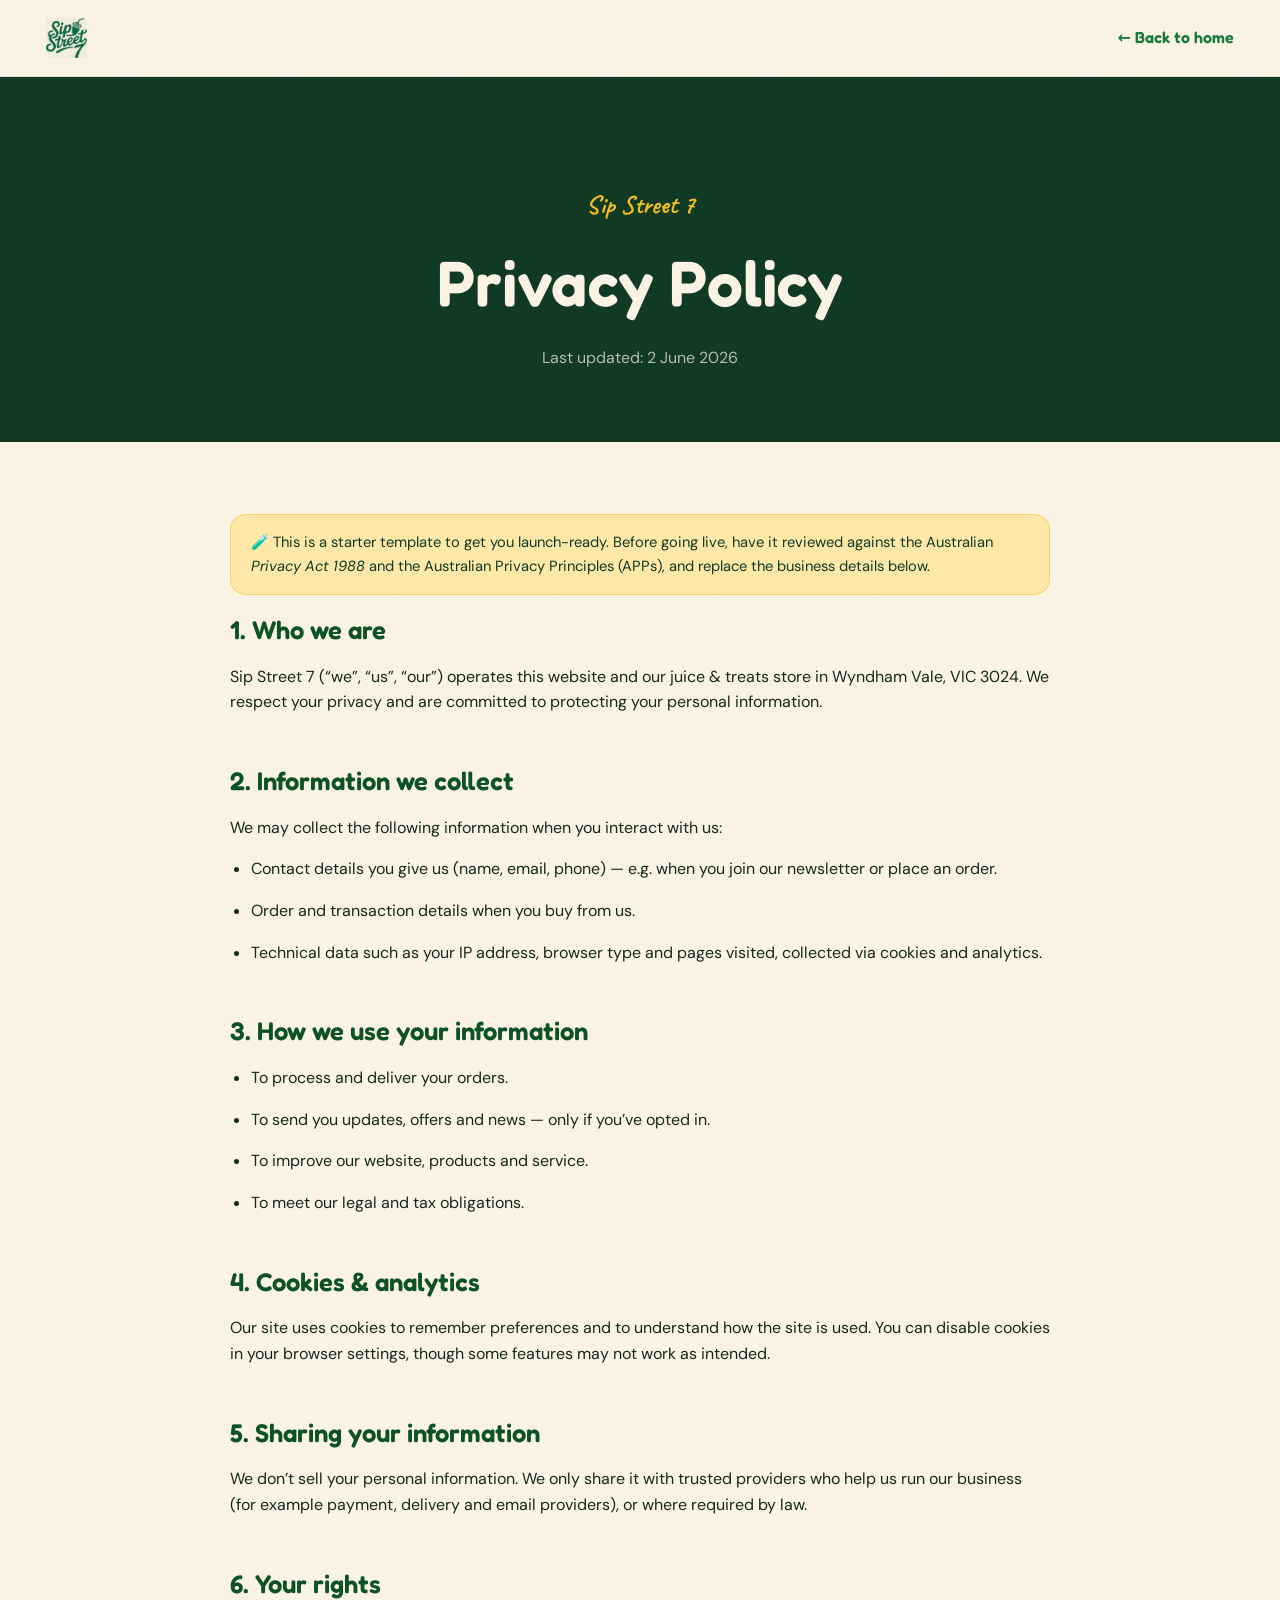
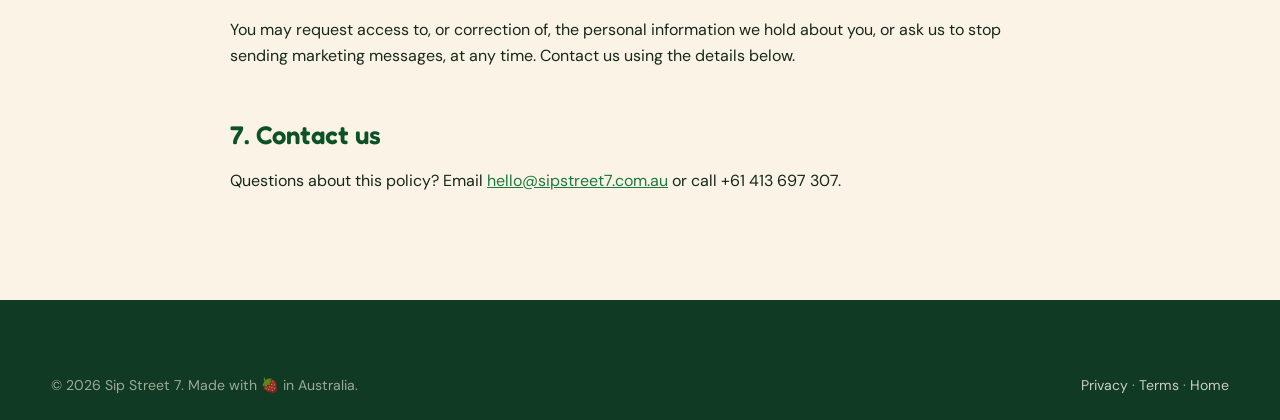
==== commit c1d25974: "Use real business details: Wyndham Vale VIC 3024 + mobile number - Address -> Wyndham Vale, VIC 3024" ====
--- a/privacy.html
+++ b/privacy.html
@@ -33,7 +33,7 @@
     <p class="note">🧪 This is a starter template to get you launch-ready. Before going live, have it reviewed against the Australian <em>Privacy Act 1988</em> and the Australian Privacy Principles (APPs), and replace the business details below.</p>
 
     <h2>1. Who we are</h2>
-    <p>Sip Street 7 (“we”, “us”, “our”) operates this website and our juice &amp; treats store at 7 Sip Street, Bondi Beach NSW 2026. We respect your privacy and are committed to protecting your personal information.</p>
+    <p>Sip Street 7 (“we”, “us”, “our”) operates this website and our juice &amp; treats store in Wyndham Vale, VIC 3024. We respect your privacy and are committed to protecting your personal information.</p>
 
     <h2>2. Information we collect</h2>
     <p>We may collect the following information when you interact with us:</p>
@@ -61,7 +61,7 @@
     <p>You may request access to, or correction of, the personal information we hold about you, or ask us to stop sending marketing messages, at any time. Contact us using the details below.</p>
 
     <h2>7. Contact us</h2>
-    <p>Questions about this policy? Email <a href="mailto:hello@sipstreet7.com.au">hello@sipstreet7.com.au</a> or call (02) 7000 0007.</p>
+    <p>Questions about this policy? Email <a href="mailto:hello@sipstreet7.com.au">hello@sipstreet7.com.au</a> or call +61 413 697 307.</p>
   </div>
 </main>
 
--- a/styles.css
+++ b/styles.css
@@ -41,7 +41,7 @@
 
 *,*::before,*::after{ box-sizing:border-box; margin:0; padding:0; }
 
-html{ -webkit-text-size-adjust:100%; scroll-behavior:smooth; }
+html{ -webkit-text-size-adjust:100%; scroll-behavior:smooth; overflow-x:clip; }
 /* Lenis controls scroll when JS is on; this is the no-JS fallback */
 html.lenis{ scroll-behavior:auto; }
 .lenis.lenis-smooth{ scroll-behavior:auto; }
@@ -52,7 +52,7 @@
   background:var(--cream);
   color:var(--ink);
   line-height:1.6;
-  overflow-x:hidden;
+  overflow-x:clip;
   -webkit-font-smoothing:antialiased;
   position:relative;
 }
@@ -87,6 +87,19 @@
 .skip-link:focus{ top:0; outline:3px solid var(--yellow); }
 :focus-visible{ outline:3px solid var(--green); outline-offset:3px; border-radius:4px; }
 .nav__links a:focus-visible, .btn:focus-visible{ outline-color:var(--yellow); }
+
+/* ---------- Inline SVG icons ---------- */
+.ic{ width:1.15em; height:1.15em; display:inline-block; vertical-align:-0.18em; flex:0 0 auto; }
+.hero__est .ic{ color:var(--red); width:1.05em; height:1.05em; }
+.btn .ic{ width:1.1em; height:1.1em; vertical-align:-0.16em; }
+.value__ico{ color:var(--green); }
+.value__ico .ic{ width:32px; height:32px; }
+.value:hover .value__ico{ color:#fff; }
+.visit__row .ico{ color:var(--yellow); display:flex; align-items:center; }
+.visit__row .ico .ic{ width:24px; height:24px; }
+.order__ico{ color:var(--green-deep); }
+.order__ico .ic{ width:24px; height:24px; }
+.socials a .ic{ width:20px; height:20px; }
 
 /* ---------- Layout helpers ---------- */
 .container{ width:min(1240px, 92vw); margin-inline:auto; }
@@ -272,7 +285,7 @@
 
 .hero__grid{
   position:relative; z-index:2;
-  display:grid; grid-template-columns:1.05fr .95fr; gap:40px; align-items:center; width:100%;
+  display:grid; grid-template-columns:1.05fr .95fr; gap:40px; align-items:center;
 }
 .hero__est{
   display:inline-flex; align-items:center; gap:.7em;
@@ -363,12 +376,12 @@
 /* =========================================================
    MARQUEE
    ========================================================= */
+.marquee-clip{ overflow:hidden; margin-block:40px; }
 .marquee{
   background:var(--green); color:var(--cream);
   padding:18px 0; overflow:hidden; white-space:nowrap;
   border-block:3px solid var(--green-deep);
   transform:rotate(-1.4deg) scale(1.04);
-  margin-block:40px;
 }
 .marquee__track{ display:inline-flex; gap:0; animation:scroll-x 26s linear infinite; }
 .marquee:hover .marquee__track{ animation-play-state:paused; }
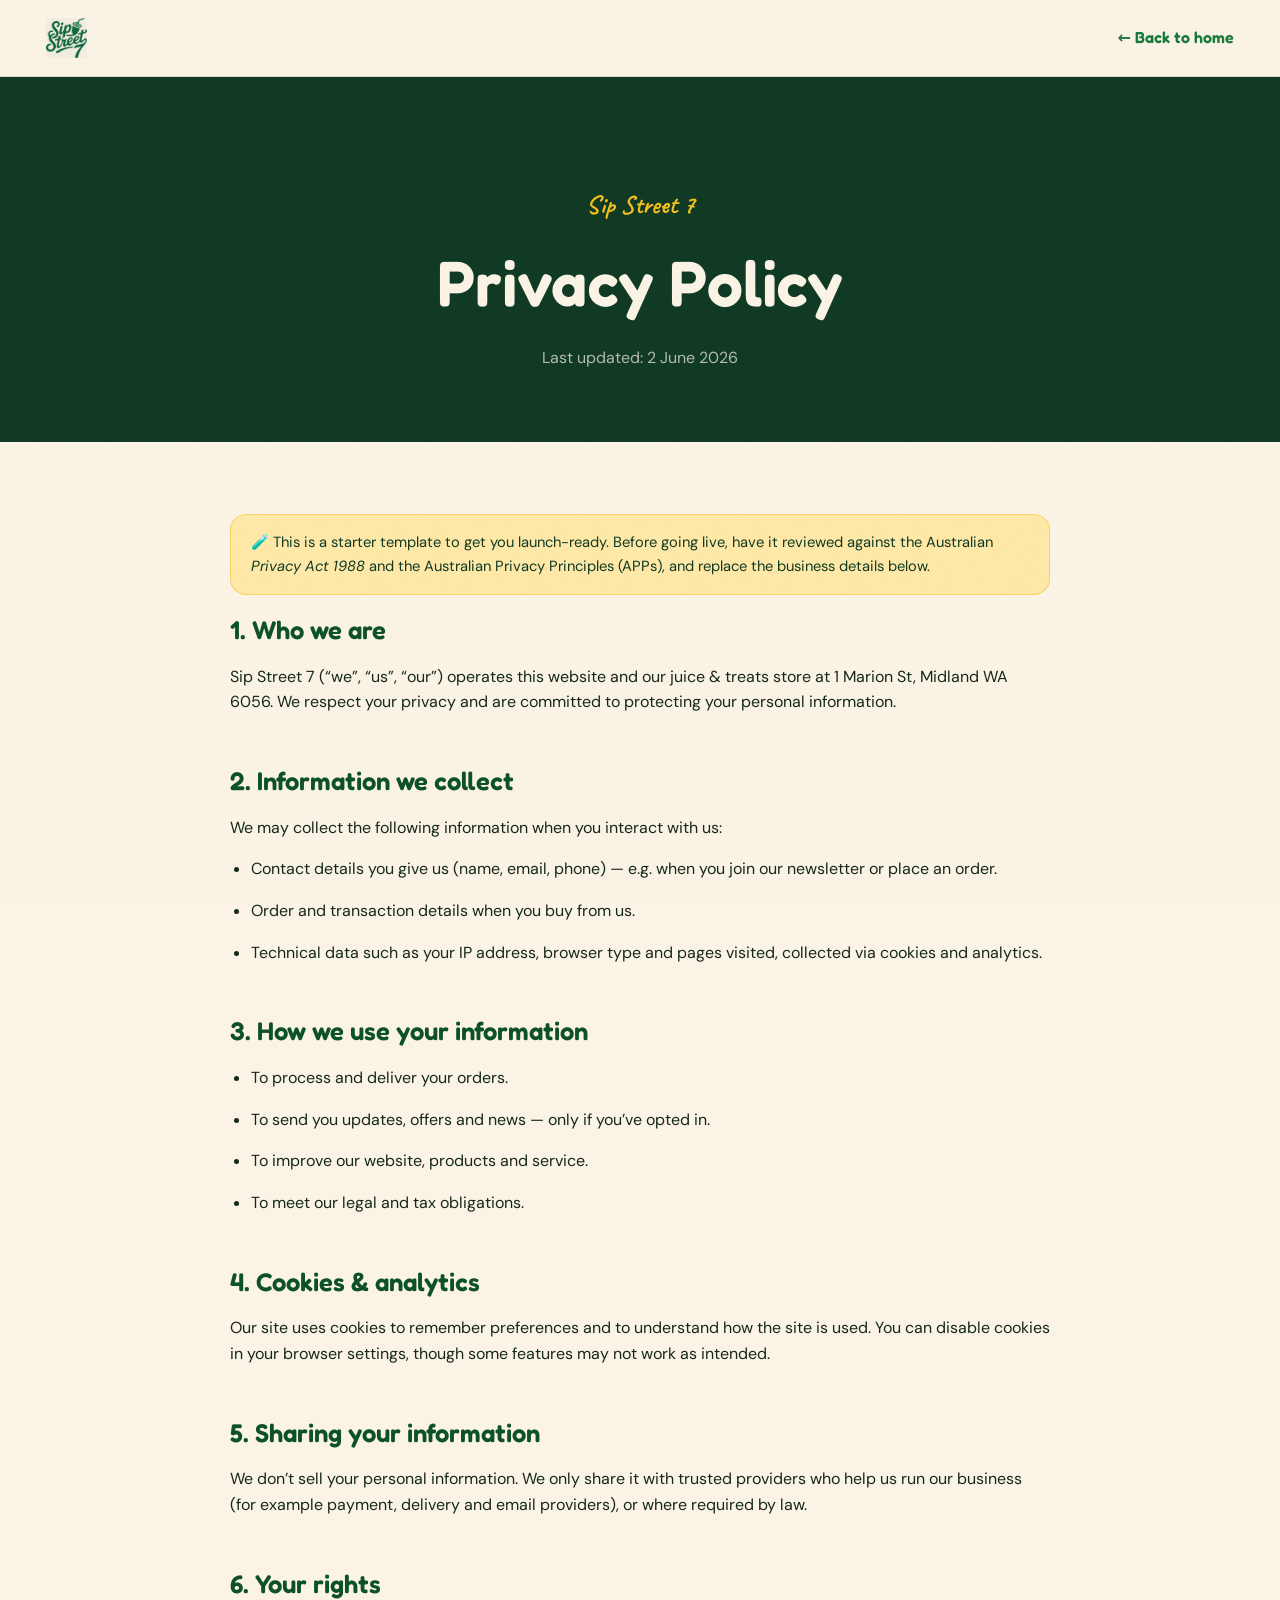
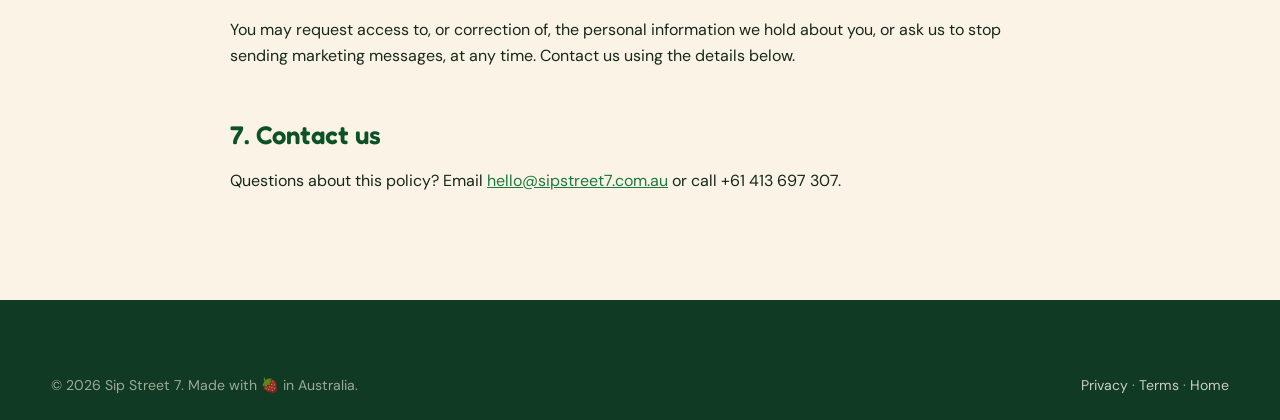
==== commit 418fb962: "Update address to 1 Marion St, Midland WA 6056 Replaces the Wyndham Vale VIC address with the WA loc" ====
--- a/privacy.html
+++ b/privacy.html
@@ -33,7 +33,7 @@
     <p class="note">🧪 This is a starter template to get you launch-ready. Before going live, have it reviewed against the Australian <em>Privacy Act 1988</em> and the Australian Privacy Principles (APPs), and replace the business details below.</p>
 
     <h2>1. Who we are</h2>
-    <p>Sip Street 7 (“we”, “us”, “our”) operates this website and our juice &amp; treats store in Wyndham Vale, VIC 3024. We respect your privacy and are committed to protecting your personal information.</p>
+    <p>Sip Street 7 (“we”, “us”, “our”) operates this website and our juice &amp; treats store at 1 Marion St, Midland WA 6056. We respect your privacy and are committed to protecting your personal information.</p>
 
     <h2>2. Information we collect</h2>
     <p>We may collect the following information when you interact with us:</p>
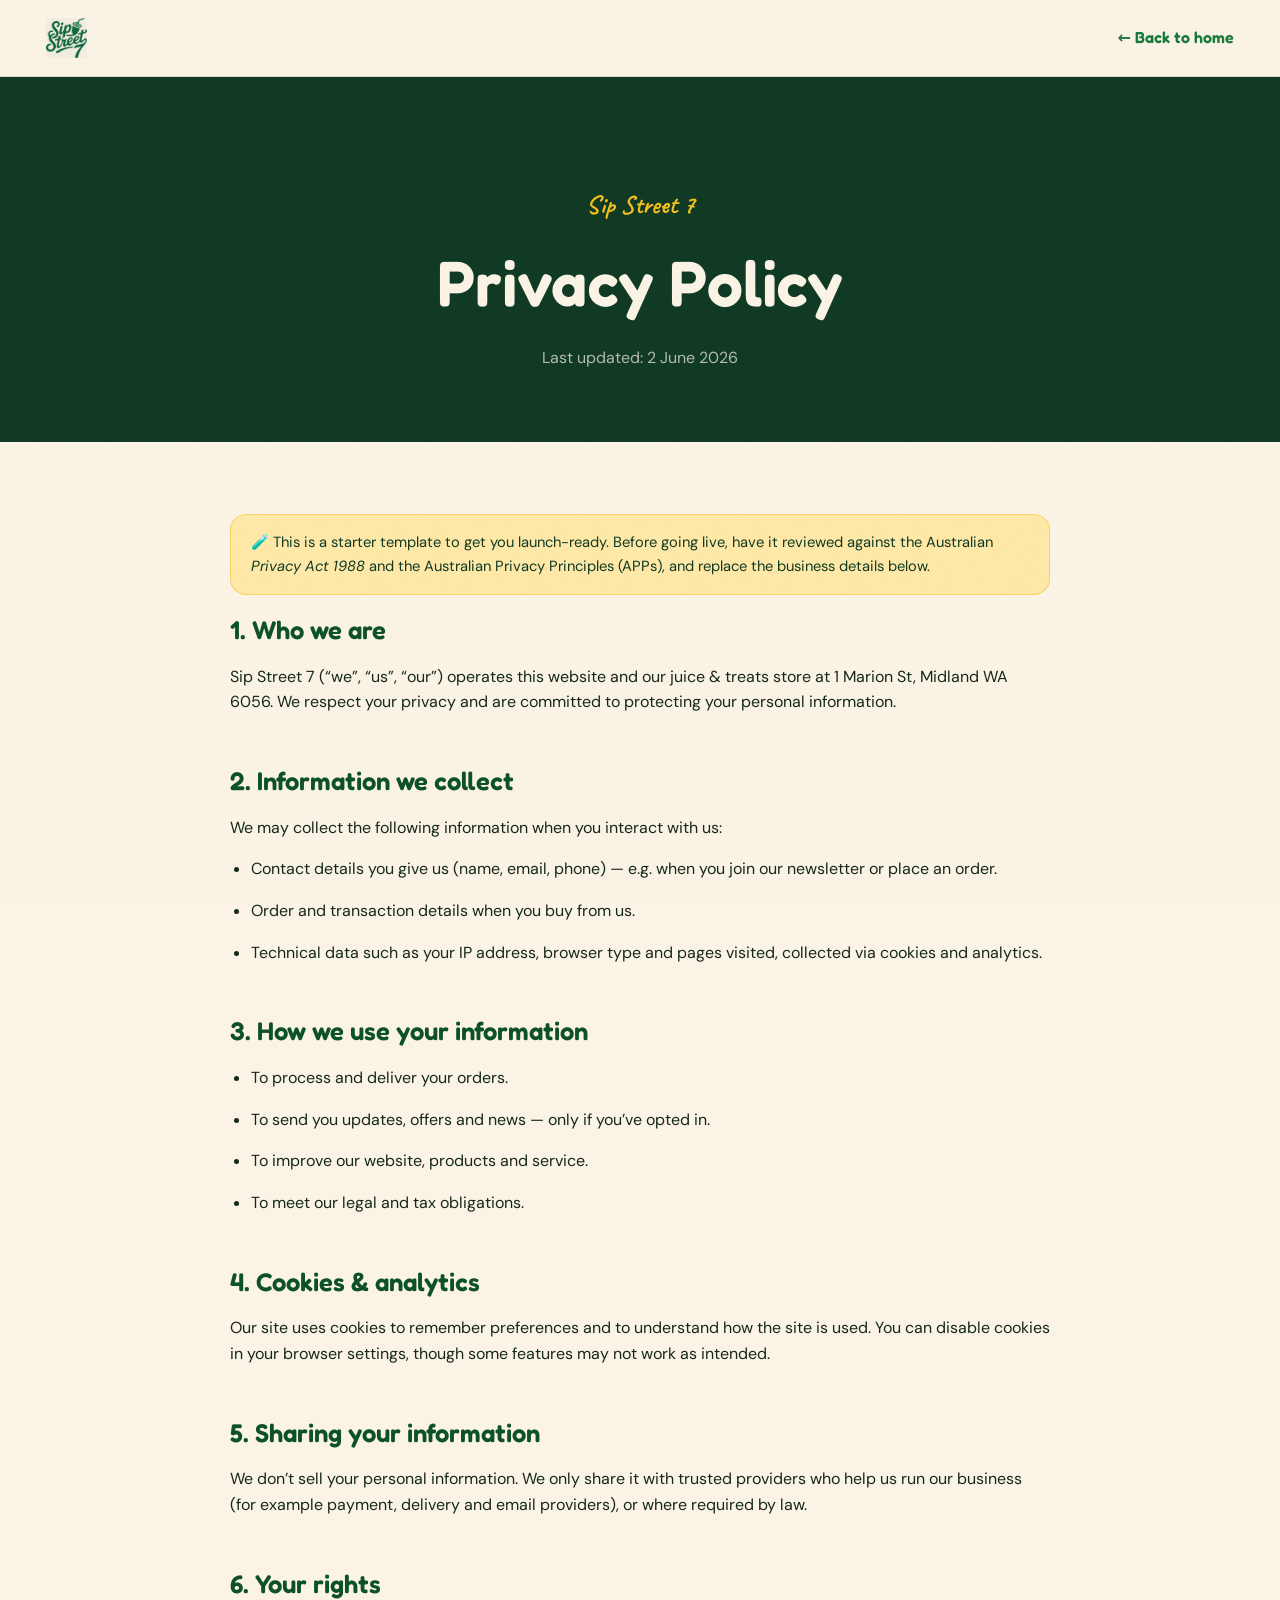
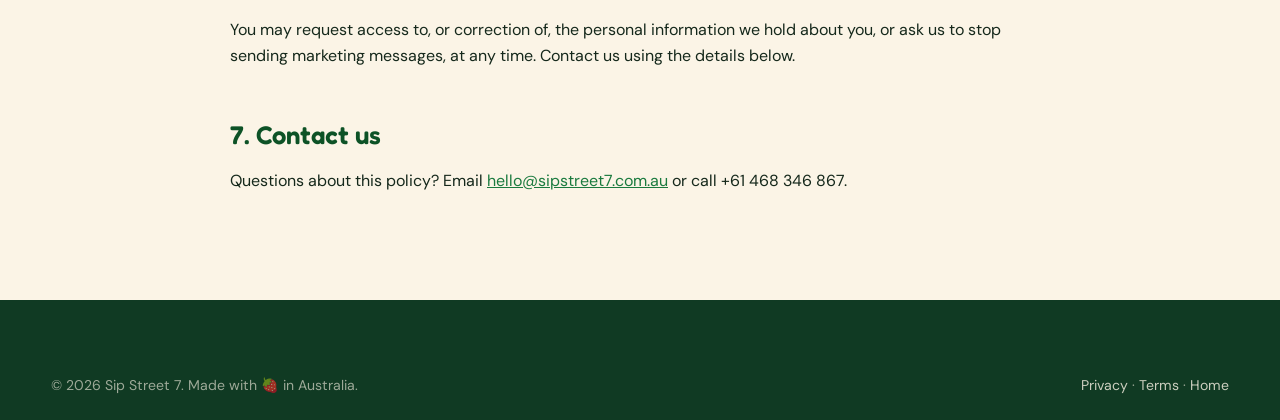
==== commit 62ddaab3: "Pre-launch mode: coming-soon menu, new contact + hours, remove reviews - Phone -> +61 468 346 867 (d" ====
--- a/privacy.html
+++ b/privacy.html
@@ -61,7 +61,7 @@
     <p>You may request access to, or correction of, the personal information we hold about you, or ask us to stop sending marketing messages, at any time. Contact us using the details below.</p>
 
     <h2>7. Contact us</h2>
-    <p>Questions about this policy? Email <a href="mailto:hello@sipstreet7.com.au">hello@sipstreet7.com.au</a> or call +61 413 697 307.</p>
+    <p>Questions about this policy? Email <a href="mailto:hello@sipstreet7.com.au">hello@sipstreet7.com.au</a> or call +61 468 346 867.</p>
   </div>
 </main>
 
--- a/styles.css
+++ b/styles.css
@@ -464,6 +464,37 @@
 }
 .card__order .arrow{ transition:transform .35s var(--ease); }
 .card:hover .card__order .arrow{ transform:translateX(5px); }
+
+/* ---------- Coming-soon menu ---------- */
+.card__tag.soon{ background:var(--green-dark); color:var(--yellow); }
+.card--soon .card__body h3{ display:block; }
+.card--more{
+  border:none; color:var(--cream); overflow:hidden;
+  background:linear-gradient(150deg, var(--green) 0%, var(--green-deep) 100%);
+  position:relative;
+}
+.card--more::after{
+  content:"🍫"; position:absolute; right:-14px; bottom:-18px; font-size:6rem; opacity:.14; rotate:-12deg;
+}
+.card--more__inner{
+  position:relative; z-index:2; height:100%;
+  display:flex; flex-direction:column; align-items:center; justify-content:center;
+  gap:12px; text-align:center; padding:38px 26px;
+}
+.card--more__emoji{ font-size:3rem; }
+.card--more h3{ font-family:var(--display); font-weight:600; font-size:1.55rem; line-height:1.08; }
+.card--more p{ color:rgba(251,244,230,.82); font-size:.96rem; max-width:26ch; }
+.card--more__soon{
+  margin-top:6px; font-family:var(--display); font-weight:600; font-size:.74rem;
+  letter-spacing:.14em; text-transform:uppercase; background:var(--yellow); color:var(--green-dark);
+  padding:.5em 1.1em; border-radius:100px;
+}
+.hero__soon{
+  display:inline-flex; align-items:center; gap:.5em;
+  font-family:var(--display); font-weight:600; font-size:.95rem; color:var(--green-deep);
+  background:var(--yellow-soft); border:1px solid rgba(245,191,31,.5);
+  padding:.5em 1.1em; border-radius:100px;
+}
 
 /* =========================================================
    SPOTLIGHT  (featured product, dark panel)
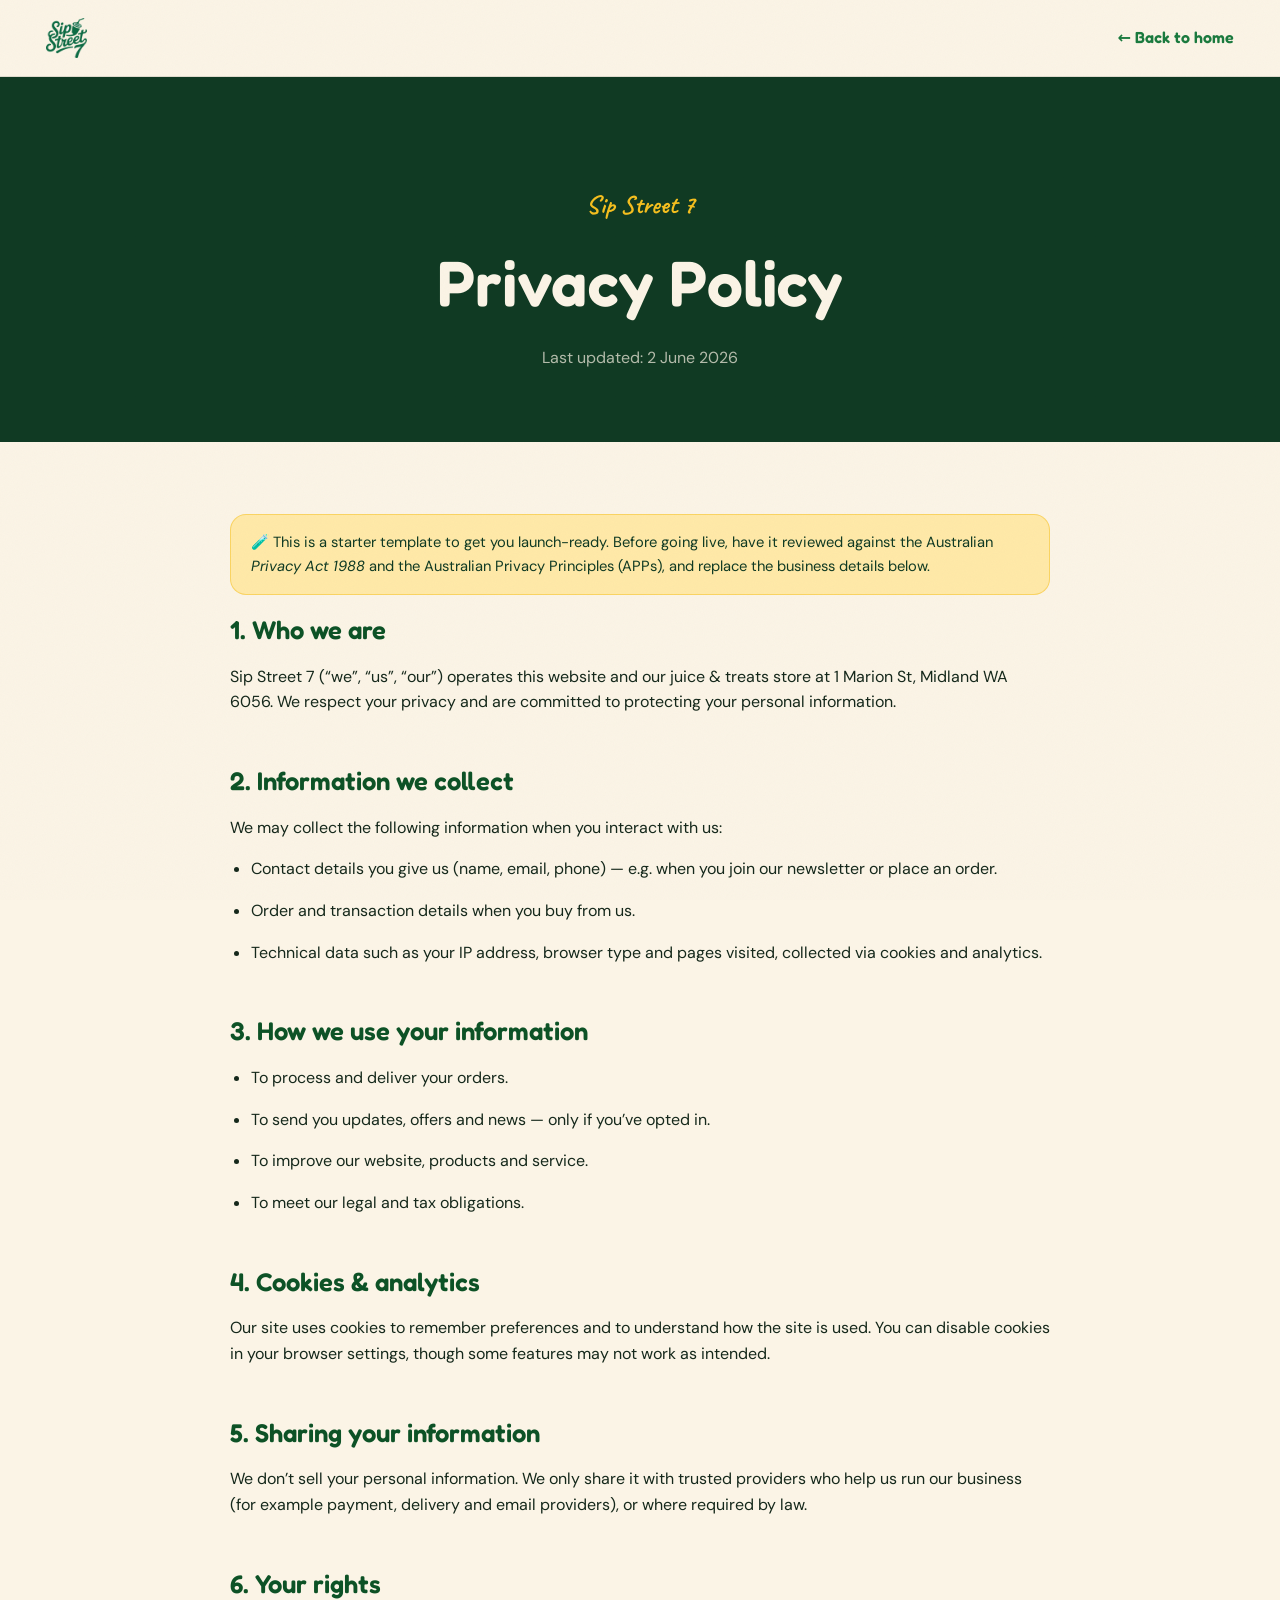
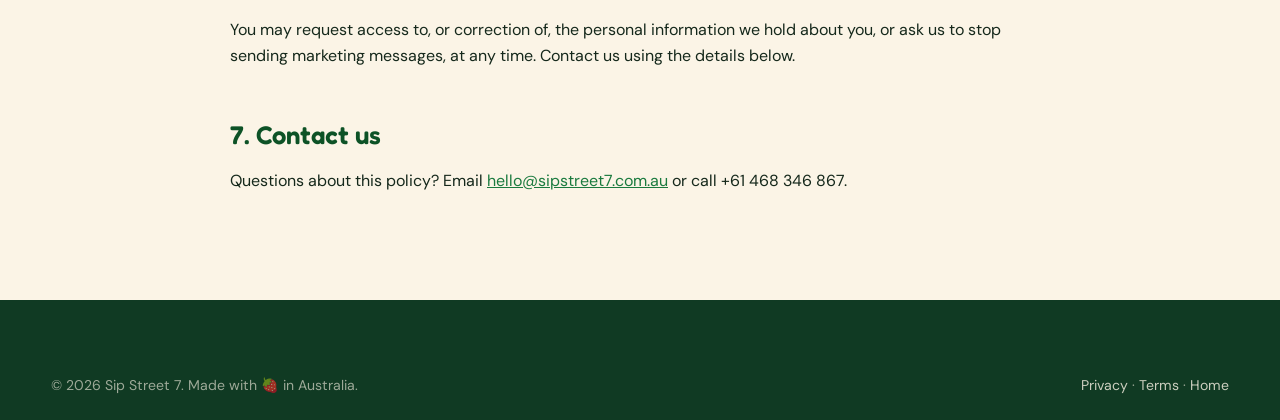
==== commit 0091a040: "Use transparent logo & mascot site-wide; shrink email header logo - Landing + legal pages now use tr" ====
--- a/privacy.html
+++ b/privacy.html
@@ -7,6 +7,7 @@
 <meta name="description" content="Privacy Policy for Sip Street 7." />
 <meta name="robots" content="noindex" />
 <meta name="theme-color" content="#1a7a3e" />
+<link rel="icon" href="favicon.ico" sizes="any" />
 <link rel="icon" type="image/svg+xml" href="assets/favicon.svg" />
 <link rel="apple-touch-icon" href="assets/apple-touch-icon.png" />
 <link rel="preconnect" href="https://fonts.googleapis.com" />
@@ -16,7 +17,7 @@
 </head>
 <body>
 <nav class="legal-nav">
-  <a href="index.html" aria-label="Sip Street 7 home"><img src="assets/logo-wordmark.jpeg" alt="Sip Street 7" /></a>
+  <a href="index.html" aria-label="Sip Street 7 home"><img src="assets/logo-trans.png" alt="Sip Street 7" /></a>
   <a href="index.html" class="back">← Back to home</a>
 </nav>
 
--- a/styles.css
+++ b/styles.css
@@ -160,20 +160,6 @@
 .btn.yellow{ --bg:var(--yellow); --fg:var(--green-dark); box-shadow:0 10px 22px -10px rgba(245,191,31,.7); }
 .btn.yellow::before{ background:#e7a800; }
 
-/* ---------- Custom cursor ---------- */
-.cursor-dot,.cursor-ring{
-  position:fixed; top:0; left:0; z-index:9999; pointer-events:none;
-  border-radius:50%; mix-blend-mode:multiply;
-  translate:-50% -50%;
-}
-.cursor-dot{ width:8px; height:8px; background:var(--red); transition:scale .25s var(--ease); }
-.cursor-ring{
-  width:42px; height:42px; border:2px solid var(--green);
-  transition:width .3s var(--ease), height .3s var(--ease), background .3s var(--ease);
-}
-.cursor-ring.grow{ width:74px; height:74px; background:rgba(26,122,62,.12); }
-@media (hover:none),(pointer:coarse){ .cursor-dot,.cursor-ring{ display:none; } }
-
 /* ---------- Loader ---------- */
 .loader{
   position:fixed; inset:0; z-index:9500;
@@ -211,7 +197,7 @@
 }
 .nav__logo{ display:flex; align-items:center; gap:.55em; }
 .nav__logo img{
-  height:42px; width:auto; mix-blend-mode:multiply;
+  height:42px; width:auto;
   transition:height .4s var(--ease);
 }
 .nav.scrolled .nav__logo img{ height:36px; }
@@ -341,7 +327,7 @@
 
 .hero__mascot{
   position:absolute; z-index:6; right:-6%; top:-7%;
-  width:140px; mix-blend-mode:multiply;
+  width:140px;
   animation:bob 2.6s ease-in-out infinite;
 }
 
@@ -731,7 +717,7 @@
   padding:18px clamp(16px,4vw,46px); position:sticky; top:0; z-index:100;
   background:rgba(251,244,230,.9); backdrop-filter:blur(12px); border-bottom:1px solid var(--line);
 }
-.legal-nav img{ height:40px; mix-blend-mode:multiply; }
+.legal-nav img{ height:40px; }
 .legal-nav a.back{ font-family:var(--display); font-weight:600; color:var(--green); }
 .legal-hero{
   background:var(--green-dark); color:var(--cream);
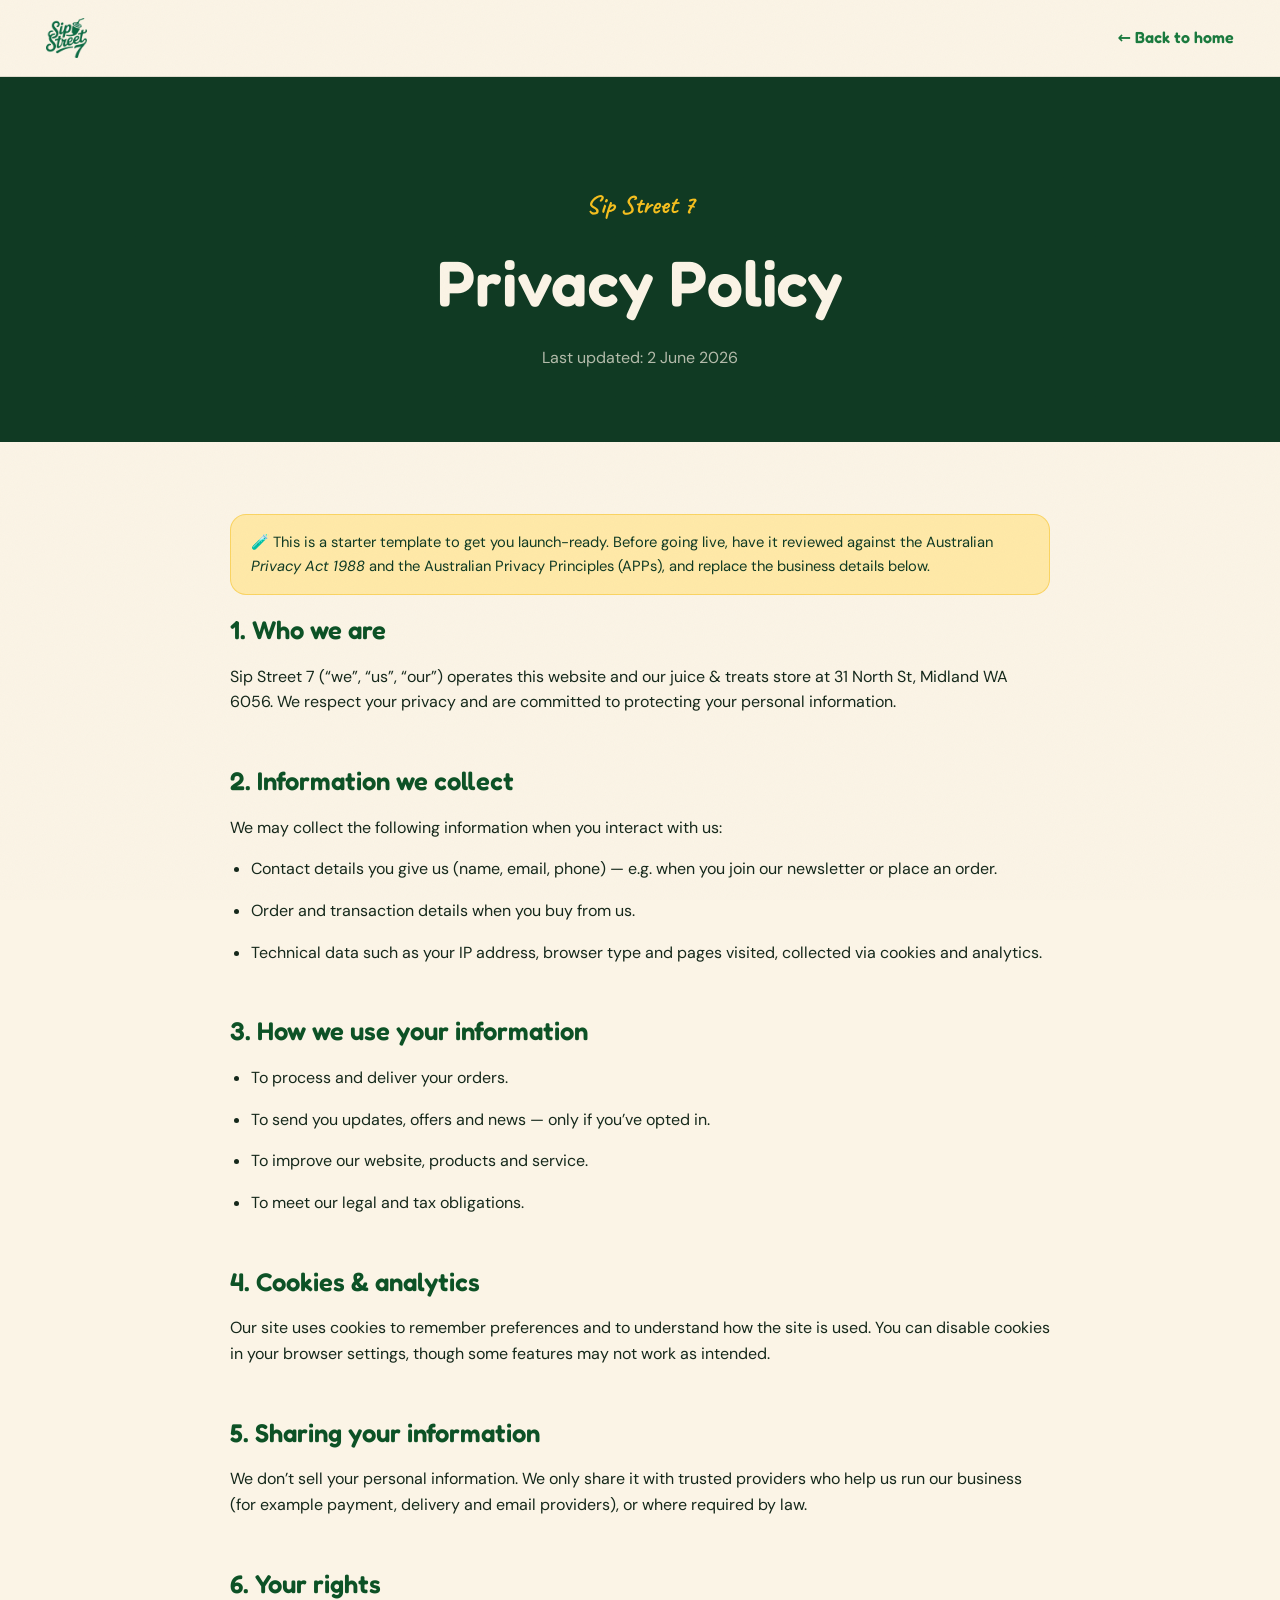
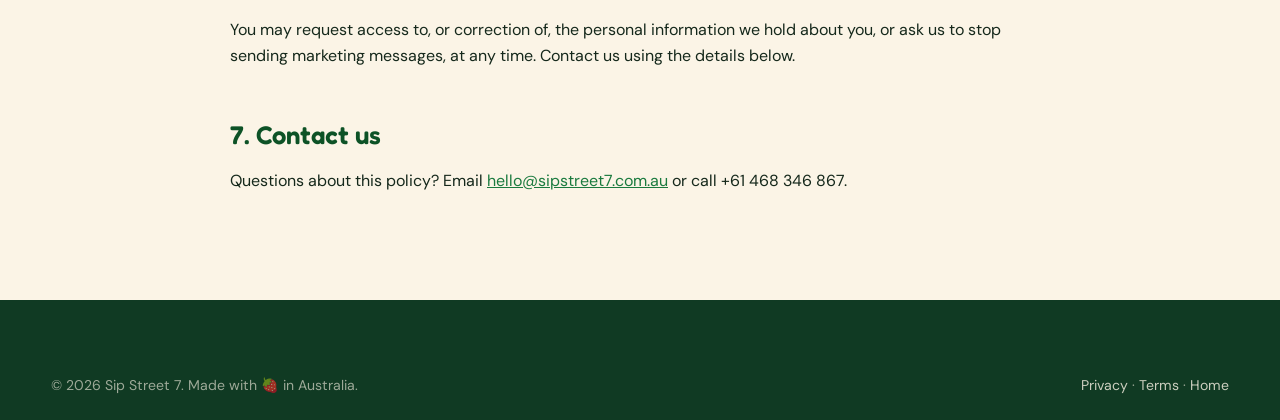
==== commit e3e902ef: "Update address to 31 North St, Midland WA 6056 Co-Authored-By: Claude Opus 4.8 <noreply@anthropic.co" ====
--- a/privacy.html
+++ b/privacy.html
@@ -34,7 +34,7 @@
     <p class="note">🧪 This is a starter template to get you launch-ready. Before going live, have it reviewed against the Australian <em>Privacy Act 1988</em> and the Australian Privacy Principles (APPs), and replace the business details below.</p>
 
     <h2>1. Who we are</h2>
-    <p>Sip Street 7 (“we”, “us”, “our”) operates this website and our juice &amp; treats store at 1 Marion St, Midland WA 6056. We respect your privacy and are committed to protecting your personal information.</p>
+    <p>Sip Street 7 (“we”, “us”, “our”) operates this website and our juice &amp; treats store at 31 North St, Midland WA 6056. We respect your privacy and are committed to protecting your personal information.</p>
 
     <h2>2. Information we collect</h2>
     <p>We may collect the following information when you interact with us:</p>
--- a/styles.css
+++ b/styles.css
@@ -608,6 +608,8 @@
    NEWSLETTER
    ========================================================= */
 .newsletter{ padding-block:clamp(50px,7vh,90px); }
+.reach-form-wrap{ max-width:720px; margin:0 auto; border-radius:var(--radius); overflow:hidden; }
+.reach-form-wrap iframe, .reach-form-wrap > div{ max-width:100%; }
 .newsletter__inner{
   background:var(--red); color:#fff; border-radius:var(--radius);
   padding:clamp(40px,5vw,70px); text-align:center; position:relative; overflow:hidden;
